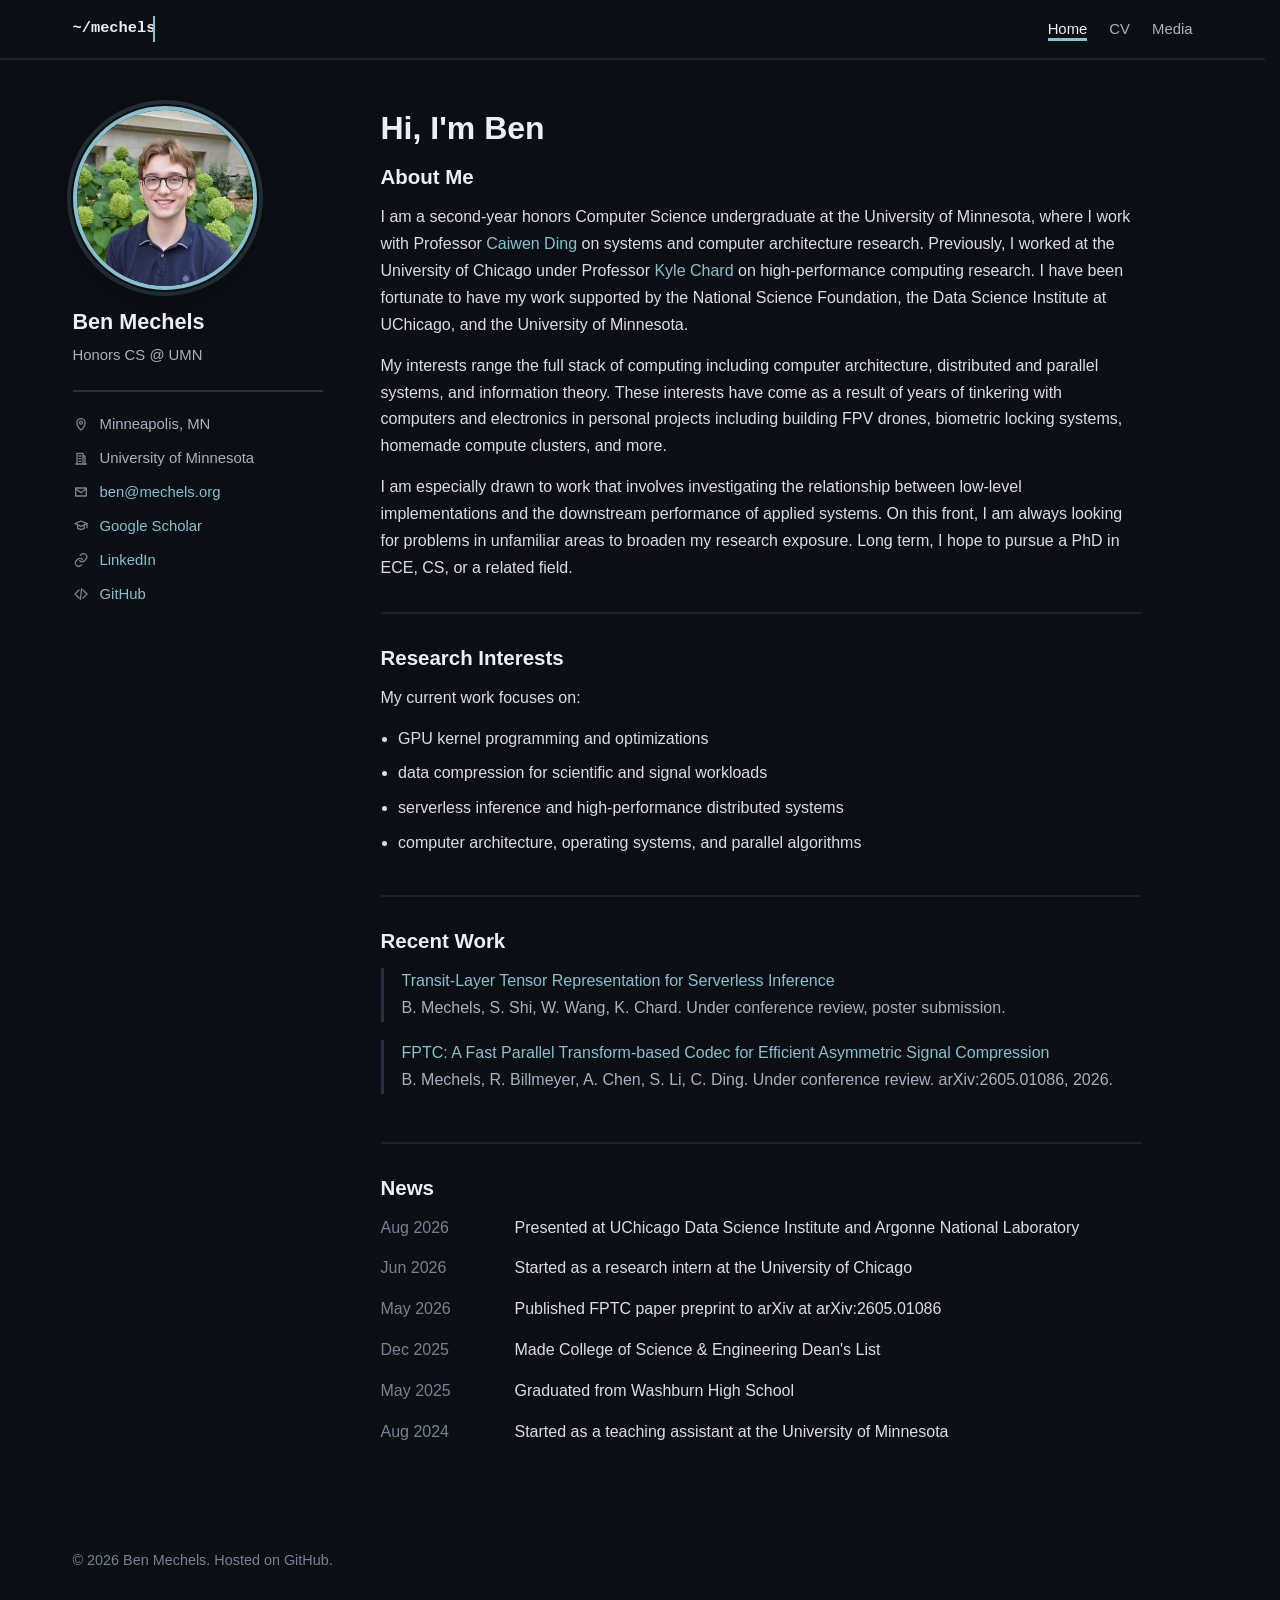
==== index.html @ a98aa1ea "Initial site snapshot" ====
<!doctype html>
<html lang="en">
  <head>
    <meta charset="utf-8">
    <meta name="viewport" content="width=device-width, initial-scale=1">
    <meta
      name="description"
      content="Academic website for Ben Mechels, an undergraduate researcher in computer systems at the University of Minnesota."
    >
    <title>Home | Ben Mechels Portfolio</title>
    <meta name="theme-color" content="#0b0f14">
    <link rel="icon" href="assets/favicon.svg?v=plain-centered-20260830" type="image/svg+xml">
    <link rel="stylesheet" href="styles.css?v=stable-layout-20260830">
  </head>
  <body>
    <header class="masthead">
      <nav class="masthead-inner" aria-label="Primary navigation">
        <a class="site-title" href="index.html" aria-label="Ben Mechels home">
          <span class="typed-path">~/mechels</span>
        </a>
        <div class="nav-links">
          <a class="active" href="index.html" aria-current="page">Home</a>
          <a href="cv.html">CV</a>
          <a href="media.html">Media</a>
        </div>
      </nav>
    </header>

    <div class="page">
      <aside class="author" aria-label="Author profile">
        <div class="author-image-frame">
          <picture>
            <source
              srcset="assets/headshot-368.webp 368w, assets/headshot-552.webp 552w, assets/headshot.webp 900w"
              sizes="(max-width: 540px) 92px, (max-width: 860px) 112px, 184px"
              type="image/webp">
            <img
              class="author-image"
              src="assets/headshot.jpg"
              srcset="assets/headshot-368.jpg 368w, assets/headshot-552.jpg 552w, assets/headshot.jpg 900w"
              sizes="(max-width: 540px) 92px, (max-width: 860px) 112px, 184px"
              width="900"
              height="900"
              alt="Ben Mechels"
              loading="eager"
              decoding="sync"
              fetchpriority="high">
          </picture>
        </div>
        <h1>Ben Mechels</h1>
        <p class="author-bio">
          Honors CS @ UMN
        </p>

        <ul class="author-links">
          <li>
            <svg class="profile-icon" aria-hidden="true"><use href="assets/icons.svg#location"></use></svg>
            <span>Minneapolis, MN</span>
          </li>
          <li>
            <svg class="profile-icon" aria-hidden="true"><use href="assets/icons.svg#building"></use></svg>
            <span>University of Minnesota</span>
          </li>
          <li>
            <svg class="profile-icon" aria-hidden="true"><use href="assets/icons.svg#mail"></use></svg>
            <a href="mailto:ben@mechels.org">ben@mechels.org</a>
          </li>
          <li>
            <svg class="profile-icon" aria-hidden="true"><use href="assets/icons.svg#scholar"></use></svg>
            <a href="https://scholar.google.com/citations?user=h_3D9X4AAAAJ&amp;hl=en&amp;oi=sra">Google Scholar</a>
          </li>
          <li>
            <svg class="profile-icon" aria-hidden="true"><use href="assets/icons.svg#link"></use></svg>
            <a href="https://www.linkedin.com/in/mechels">LinkedIn</a>
          </li>
          <li>
            <svg class="profile-icon" aria-hidden="true"><use href="assets/icons.svg#code"></use></svg>
            <a href="https://github.com/mechels">GitHub</a>
          </li>
        </ul>
      </aside>

      <main class="content">
        <section class="intro">
          <h2>Hi, I'm Ben</h2>
          <h3>About Me</h3>
          <p>
            I am a second-year honors Computer Science undergraduate at the
            University of Minnesota, where I work with Professor
            <a href="https://caiwending.github.io/">Caiwen Ding</a> on systems
            and computer architecture research. Previously, I worked at the
            University of Chicago under Professor
            <a href="https://computerscience.uchicago.edu/people/kyle-chard/">Kyle Chard</a>
            on high-performance computing research. I have been fortunate to
            have my work supported by the National Science Foundation, the Data
            Science Institute at UChicago, and the University of Minnesota.
          </p>
          <p>
            My interests range the full stack of computing including computer
            architecture, distributed and parallel systems, and information
            theory. These interests have come as a result of years of tinkering
            with computers and electronics in personal projects including
            building FPV drones, biometric locking systems, homemade compute
            clusters, and more.
          </p>
          <p>
            I am especially drawn to work that involves investigating the
            relationship between low-level implementations and the downstream
            performance of applied systems. On this front, I am always looking
            for problems in unfamiliar areas to broaden my research exposure.
            Long term, I hope to pursue a PhD in ECE, CS, or a related field.
          </p>
        </section>

        <section>
          <h3>Research Interests</h3>
          <p>My current work focuses on:</p>
          <ul>
            <li>GPU kernel programming and optimizations</li>
            <li>data compression for scientific and signal workloads</li>
            <li>serverless inference and high-performance distributed systems</li>
            <li>computer architecture, operating systems, and parallel algorithms</li>
          </ul>
        </section>

        <section id="publications">
          <h3>Recent Work</h3>
          <ul class="publication-list">
            <li>
              <a href="#">
                Transit-Layer Tensor Representation for Serverless Inference
              </a>
              <br>
              <span>
                B. Mechels, S. Shi, W. Wang, K. Chard. Under conference review,
                poster submission.
              </span>
            </li>
            <li>
              <a href="https://arxiv.org/abs/2605.01086">
                FPTC: A Fast Parallel Transform-based Codec for Efficient
                Asymmetric Signal Compression
              </a>
              <br>
              <span>
                B. Mechels, R. Billmeyer, A. Chen, S. Li, C. Ding. Under
                conference review. arXiv:2605.01086, 2026.
              </span>
            </li>
          </ul>
        </section>

        <section>
          <h3>News</h3>
          <dl class="news-list">
            <div>
              <dt>Aug 2026</dt>
              <dd>Presented at UChicago Data Science Institute and Argonne National Laboratory</dd>
            </div>
            <div>
              <dt>Jun 2026</dt>
              <dd>Started as a research intern at the University of Chicago</dd>
            </div>
            <div>
              <dt>May 2026</dt>
              <dd>Published FPTC paper preprint to arXiv at arXiv:2605.01086</dd>
            </div>
            <div>
              <dt>Dec 2025</dt>
              <dd>Made College of Science &amp; Engineering Dean's List</dd>
            </div>
            <div>
              <dt>May 2025</dt>
              <dd>Graduated from Washburn High School</dd>
            </div>
            <div>
              <dt>Aug 2024</dt>
              <dd>Started as a teaching assistant at the University of Minnesota</dd>
            </div>
          </dl>
        </section>
      </main>
    </div>

    <footer class="footer">
      <p>&copy; 2026 Ben Mechels. Hosted on GitHub.</p>
    </footer>
  </body>
</html>
---- styles.css ----
:root {
  color-scheme: only dark;
  --bg: #0b0f14;
  --bg-lift: #10161d;
  --panel: #141b23;
  --text: #d8dee9;
  --heading: #eceff4;
  --muted: #a7b1c2;
  --faint: #768294;
  --line: #26313f;
  --line-soft: #1a222d;
  --link: #88c0d0;
  --link-hover: #b7d7e2;
  --separator-width: 2px;
  --active-underline-width: 3px;

  /*
    Headshot crop controls:
    - frame size changes the displayed diameter of the circular image.
    - image crop coordinates live in scripts/crop_headshot.py.
    - ring-width and ring-color control the circular outline.
  */
  --headshot-frame-size: 184px;
  --headshot-mobile-size: 112px;
  --headshot-phone-size: 92px;
  --headshot-ring-width: 4px;
  --headshot-ring-color: #88c0d0;
}

* {
  box-sizing: border-box;
}

html {
  min-height: 100%;
  background: var(--bg);
  color-scheme: only dark;
  overflow-y: scroll;
  scrollbar-gutter: stable;
  scrollbar-color: #344154 #0b0f14;
}

body {
  min-height: 100%;
  margin: 0;
  background: var(--bg);
  color: var(--text);
  font-family: -apple-system, BlinkMacSystemFont, "Segoe UI", Roboto, Helvetica, Arial, sans-serif;
  font-size: 16px;
  line-height: 1.68;
}

a {
  color: var(--link);
  text-decoration: none;
}

a:hover,
a:focus {
  color: var(--link-hover);
  text-decoration: underline;
  text-underline-offset: 3px;
}

code {
  padding: 0.08rem 0.28rem;
  border: 1px solid var(--line);
  border-radius: 4px;
  background: var(--bg-lift);
  color: var(--heading);
  font-size: 0.92em;
}

.masthead {
  background: #0b0f14;
  border-bottom: var(--separator-width) solid var(--line-soft);
}

.masthead-inner {
  width: min(1120px, calc(100% - 36px));
  min-height: 58px;
  display: flex;
  align-items: center;
  justify-content: space-between;
  gap: 24px;
  margin: 0 auto;
}

.site-title {
  display: inline-flex;
  align-items: center;
  min-width: 10.8ch;
  color: var(--heading);
  font-family: ui-monospace, "SFMono-Regular", "SF Mono", Consolas, "Liberation Mono", Menlo, monospace;
  font-size: 0.96rem;
  font-weight: 700;
}

.site-title:hover,
.site-title:focus {
  color: var(--heading);
  text-decoration: none;
}

.typed-path {
  width: 9ch;
  display: inline-block;
  overflow: hidden;
  border-right: 2px solid var(--link);
  color: var(--heading);
  white-space: nowrap;
  animation:
    type-path 14s steps(9, end) infinite,
    blink-cursor 900ms steps(1, end) infinite;
}

@keyframes type-path {
  0%,
  7% {
    width: 0;
  }

  20%,
  82% {
    width: 9ch;
  }

  92%,
  100% {
    width: 0;
  }
}

@keyframes blink-cursor {
  0%,
  49% {
    border-color: var(--link);
  }

  50%,
  100% {
    border-color: transparent;
  }
}

.nav-links {
  display: flex;
  align-items: center;
  flex-wrap: wrap;
  gap: 22px;
  font-size: 0.93rem;
}

.nav-links a {
  color: var(--muted);
}

.nav-links a:hover,
.nav-links a:focus,
.nav-links a.active {
  color: var(--heading);
  text-decoration: none;
}

.nav-links a.active {
  box-shadow: inset 0 calc(-1 * var(--active-underline-width)) 0 var(--link);
}

.page {
  width: min(1120px, calc(100% - 36px));
  display: grid;
  grid-template-columns: 250px minmax(0, 760px);
  gap: 58px;
  margin: 0 auto;
  padding: 46px 0 42px;
}

.author {
  position: sticky;
  top: 34px;
  align-self: start;
  color: var(--muted);
  font-size: 0.93rem;
}

.author-image-frame {
  width: var(--headshot-frame-size);
  height: var(--headshot-frame-size);
  overflow: hidden;
  border: var(--headshot-ring-width) solid var(--headshot-ring-color);
  border-radius: 50%;
  background: var(--panel);
  box-shadow:
    0 0 0 2px var(--bg),
    0 0 0 calc(var(--headshot-ring-width) + 2px) rgba(136, 192, 208, 0.18),
    0 14px 36px rgba(0, 0, 0, 0.28);
}

.author-image-frame picture {
  display: block;
  width: 100%;
  height: 100%;
}

.author-image {
  width: 100%;
  height: 100%;
  display: block;
  image-orientation: from-image;
  object-fit: cover;
}

.author h1 {
  margin: 19px 0 7px;
  color: var(--heading);
  font-size: 1.35rem;
  line-height: 1.25;
}

.author-bio {
  max-width: 220px;
  margin: 0;
}

.author-links {
  display: grid;
  gap: 9px;
  margin: 22px 0 0;
  padding: 20px 0 0;
  border-top: var(--separator-width) solid var(--line);
  list-style: none;
}

.author-links li {
  display: grid;
  grid-template-columns: 18px minmax(0, 1fr);
  gap: 9px;
  align-items: center;
  margin: 0;
}

.profile-icon {
  width: 16px;
  height: 16px;
  color: var(--faint);
  fill: none;
  stroke: currentColor;
  stroke-linecap: round;
  stroke-linejoin: round;
  stroke-width: 2;
}

.content {
  min-width: 0;
}

section {
  padding-bottom: 30px;
  margin-bottom: 30px;
  border-bottom: var(--separator-width) solid var(--line-soft);
}

section:last-child {
  border-bottom: 0;
}

.intro {
  padding-top: 1px;
}

.media-intro {
  margin-bottom: 14px;
  padding-bottom: 10px;
  border-bottom: 0;
}

h2,
h3 {
  margin: 0 0 14px;
  color: var(--heading);
  line-height: 1.32;
}

h2 {
  font-size: 2rem;
  font-weight: 700;
}

h3 {
  font-size: 1.28rem;
  font-weight: 650;
}

p {
  margin: 0 0 14px;
}

p:last-child {
  margin-bottom: 0;
}

ul {
  margin: 0 0 0 1.1rem;
  padding: 0;
}

li {
  margin: 0 0 8px;
}

strong {
  color: var(--heading);
}

.publication-list {
  margin-left: 0;
  list-style: none;
}

.publication-list li {
  margin-bottom: 18px;
  padding-left: 18px;
  border-left: 3px solid var(--line);
}

.publication-list span {
  color: var(--muted);
}

.news-list,
.cv-list,
.details-list {
  display: grid;
  gap: 14px;
  margin: 0;
}

.news-list div,
.cv-list div,
.details-list div {
  display: grid;
  grid-template-columns: 116px minmax(0, 1fr);
  gap: 18px;
}

dt {
  color: var(--faint);
}

dd {
  margin: 0;
}

.cv-actions {
  display: flex;
  flex-wrap: wrap;
  gap: 0.45rem;
  margin-top: 4px;
  color: var(--faint);
}

.cv-document {
  display: grid;
  gap: 20px;
  padding-bottom: 0;
  border-bottom: 0;
}

.cv-page {
  width: 100%;
  height: auto;
  display: block;
  border-radius: 0;
  background: #ffffff;
  box-shadow:
    0 0 0 1px rgba(216, 222, 233, 0.12),
    0 16px 44px rgba(0, 0, 0, 0.30);
}

.video-frame {
  width: 100%;
  aspect-ratio: 1832 / 948;
  overflow: hidden;
  border: 1px solid var(--line);
  border-radius: 6px;
  background: var(--panel);
}

.video-frame iframe,
.video-player {
  width: 100%;
  height: 100%;
  display: block;
  border: 0;
  background: #000000;
}

.caption {
  margin-top: 14px;
  color: var(--muted);
}

.media-index {
  display: grid;
}

.media-link {
  display: grid;
  grid-template-columns: 116px minmax(0, 1fr);
  gap: 18px;
  padding: 16px 0;
  border-top: var(--separator-width) solid var(--line-soft);
  border-bottom: var(--separator-width) solid var(--line-soft);
  color: var(--text);
}

.media-link + .media-link {
  border-top: 0;
}

.media-link:hover,
.media-link:focus {
  color: var(--text);
  text-decoration: none;
}

.media-link:hover .media-link-title,
.media-link:focus .media-link-title {
  color: var(--link-hover);
  text-decoration: underline;
  text-underline-offset: 3px;
}

.media-link-date {
  color: var(--faint);
}

.media-link-body {
  min-width: 0;
}

.media-link-title,
.media-link-meta {
  display: block;
}

.media-link-title {
  color: var(--heading);
  font-weight: 650;
}

.media-link-meta {
  color: var(--muted);
}

.single-page {
  width: min(1120px, calc(100% - 36px));
  margin: 0 auto;
  padding: 40px 0 42px;
}

.talk-page {
  max-width: 1120px;
}

.talk-hero h2 {
  max-width: none;
  margin-bottom: 22px;
  font-size: 1.82rem;
}

.breadcrumb {
  color: var(--muted);
}

.breadcrumb {
  margin-bottom: 12px;
  font-size: 0.92rem;
}

.video-frame-large {
  border-radius: 4px;
  box-shadow:
    0 0 0 1px rgba(216, 222, 233, 0.08),
    0 18px 52px rgba(0, 0, 0, 0.35);
}

.footer {
  width: min(1120px, calc(100% - 36px));
  margin: 0 auto;
  padding: 0 0 40px;
  color: var(--faint);
  font-size: 0.9rem;
}

@media (min-width: 1020px) {
  .talk-hero h2 {
    white-space: nowrap;
  }
}

@media (max-width: 860px) {
  .masthead-inner {
    align-items: flex-start;
    flex-direction: column;
    gap: 10px;
    padding: 14px 0;
  }

  .nav-links {
    gap: 14px;
  }

  .page {
    grid-template-columns: 1fr;
    gap: 34px;
    padding-top: 30px;
  }

  .author {
    position: static;
    display: grid;
    grid-template-columns: 112px minmax(0, 1fr);
    gap: 0 18px;
    align-items: center;
  }

  .author-image-frame {
    width: var(--headshot-mobile-size);
    height: var(--headshot-mobile-size);
    grid-row: span 3;
  }

  .author h1 {
    margin-top: 0;
  }

  .author-bio {
    max-width: none;
  }

  .author-links {
    grid-column: 1 / -1;
    grid-template-columns: repeat(2, minmax(0, 1fr));
    margin-top: 18px;
  }

}

@media (max-width: 540px) {
  body {
    font-size: 15px;
  }

  .masthead-inner,
  .page,
  .footer {
    width: min(100% - 28px, 1120px);
  }

  .nav-links {
    width: 100%;
    justify-content: space-between;
    gap: 8px;
  }

  .author {
    grid-template-columns: 92px minmax(0, 1fr);
    gap: 0 16px;
  }

  .author-image-frame {
    width: var(--headshot-phone-size);
    height: var(--headshot-phone-size);
  }

  .author-links {
    grid-template-columns: 1fr;
  }

  .media-link,
  .news-list div,
  .cv-list div,
  .details-list div {
    grid-template-columns: 1fr;
    gap: 2px;
  }

  h2 {
    font-size: 1.7rem;
  }

  .talk-hero h2 {
    font-size: 1.7rem;
    white-space: normal;
  }
}

@media (prefers-reduced-motion: reduce) {
  .typed-path {
    width: auto;
    animation: none;
  }
}

@media (prefers-color-scheme: light) {
  :root {
    color-scheme: only dark;
  }

  html,
  body,
  .masthead {
    background: var(--bg);
    color: var(--text);
  }
}
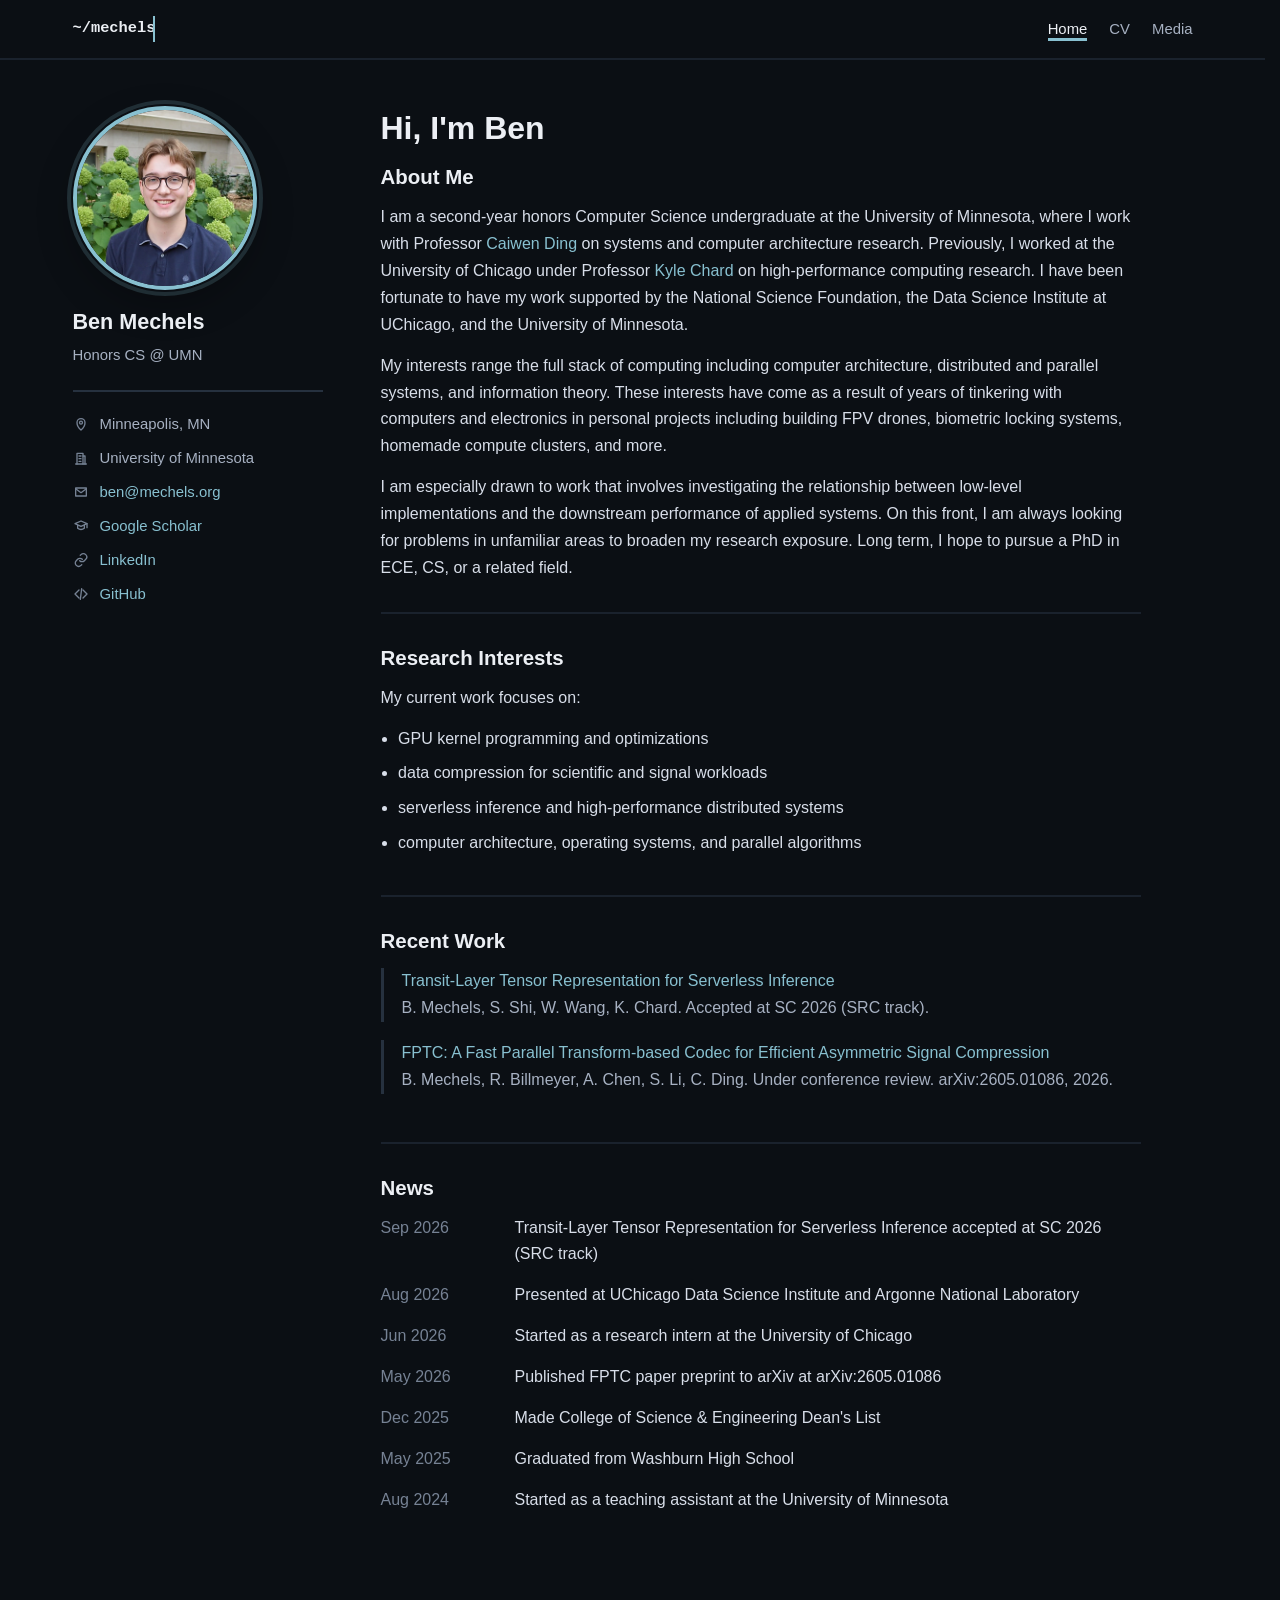
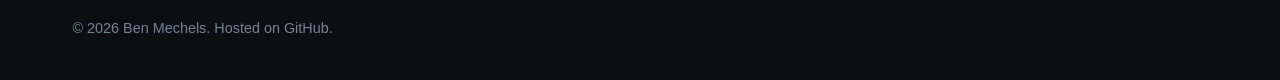
==== commit 1680647a: "Update CV and announce SC 2026 SRC acceptance" ====
--- a/index.html
+++ b/index.html
@@ -5,7 +5,7 @@
     <meta name="viewport" content="width=device-width, initial-scale=1">
     <meta
       name="description"
-      content="Academic website for Ben Mechels, an undergraduate researcher in computer systems at the University of Minnesota."
+      content="Ben Mechels Portfolio and CV. Honors CS @ UMN."
     >
     <title>Home | Ben Mechels Portfolio</title>
     <meta name="theme-color" content="#0b0f14">
@@ -132,8 +132,8 @@
               </a>
               <br>
               <span>
-                B. Mechels, S. Shi, W. Wang, K. Chard. Under conference review,
-                poster submission.
+                B. Mechels, S. Shi, W. Wang, K. Chard. Accepted at
+                SC 2026 (SRC track).
               </span>
             </li>
             <li>
@@ -153,6 +153,10 @@
         <section>
           <h3>News</h3>
           <dl class="news-list">
+            <div>
+              <dt>Sep 2026</dt>
+              <dd>Transit-Layer Tensor Representation for Serverless Inference accepted at SC 2026 (SRC track)</dd>
+            </div>
             <div>
               <dt>Aug 2026</dt>
               <dd>Presented at UChicago Data Science Institute and Argonne National Laboratory</dd>
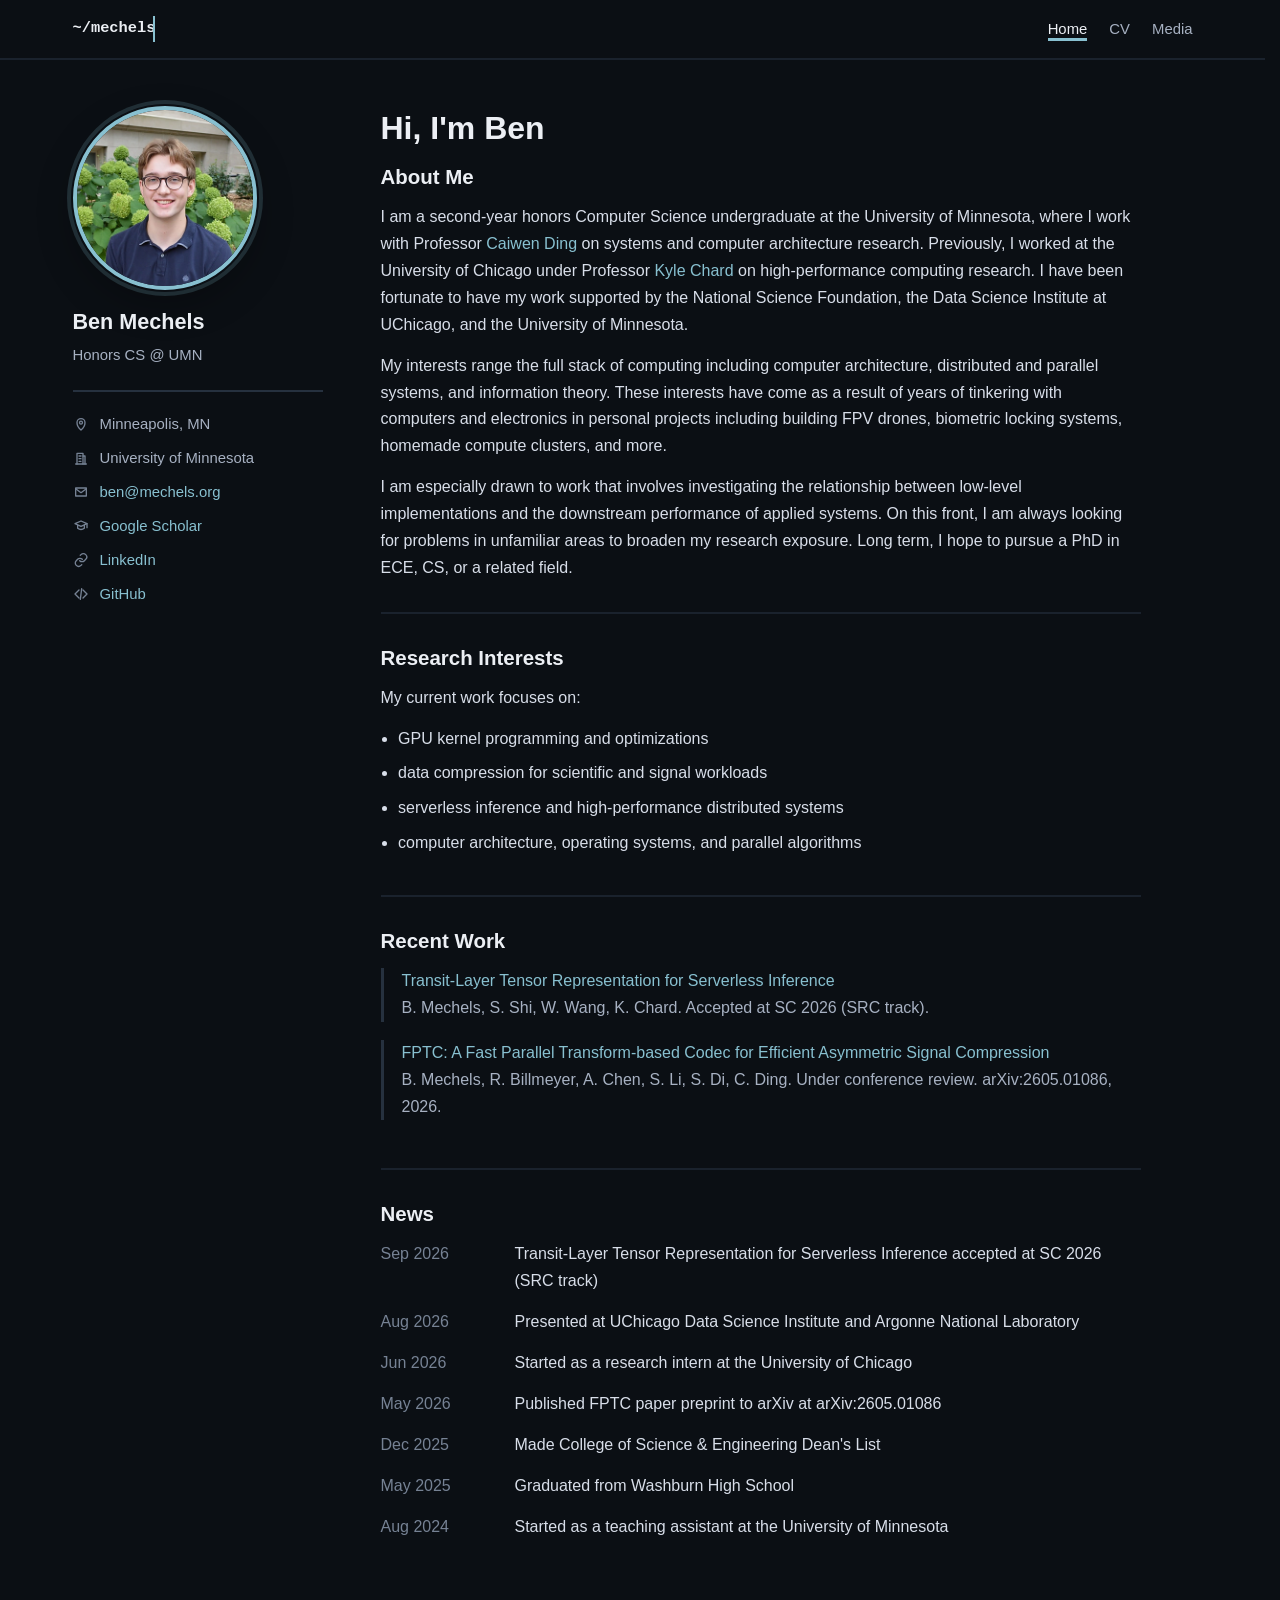
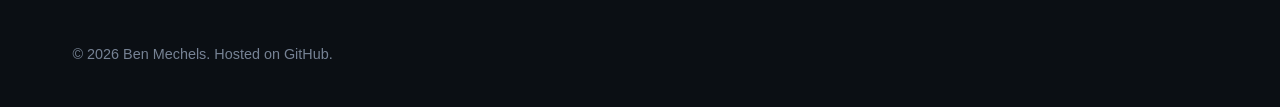
==== commit a470be5f: "Add S. Di to FPTC authors" ====
--- a/index.html
+++ b/index.html
@@ -143,7 +143,7 @@
               </a>
               <br>
               <span>
-                B. Mechels, R. Billmeyer, A. Chen, S. Li, C. Ding. Under
+                B. Mechels, R. Billmeyer, A. Chen, S. Li, S. Di, C. Ding. Under
                 conference review. arXiv:2605.01086, 2026.
               </span>
             </li>
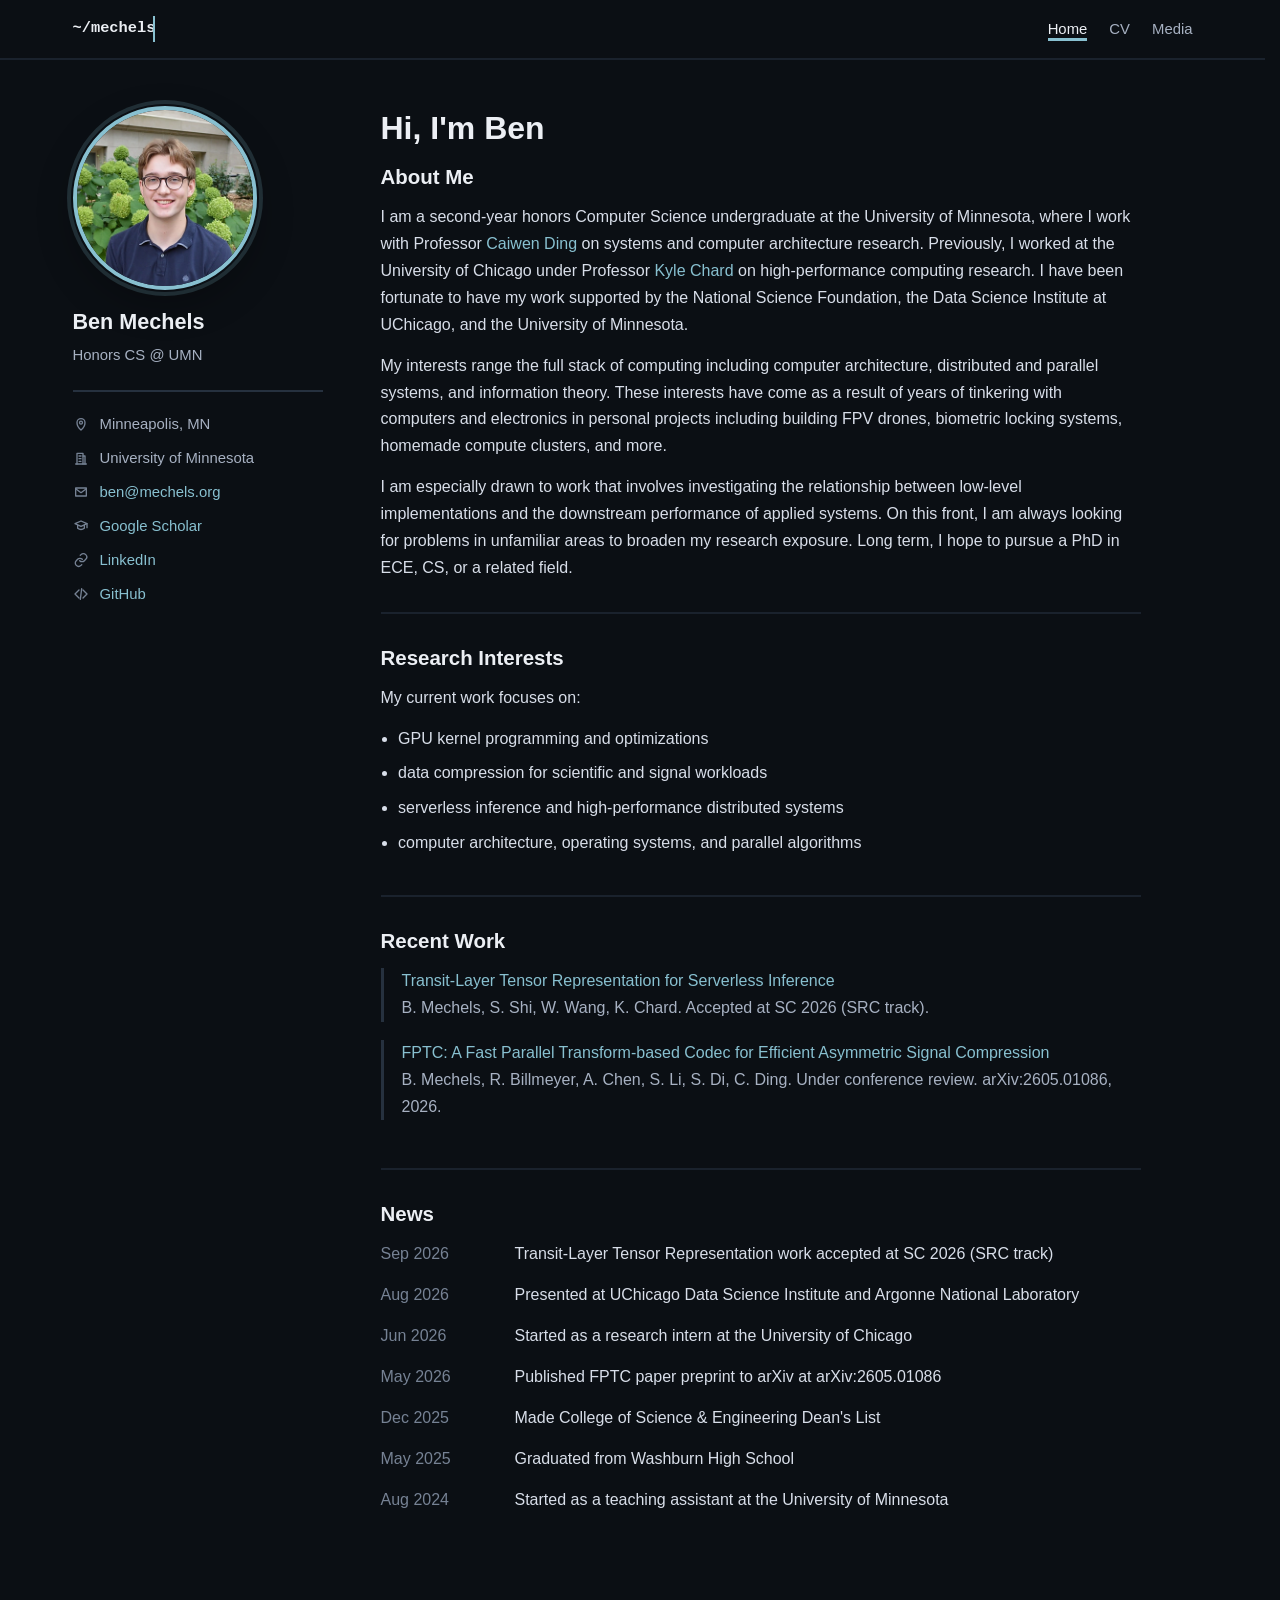
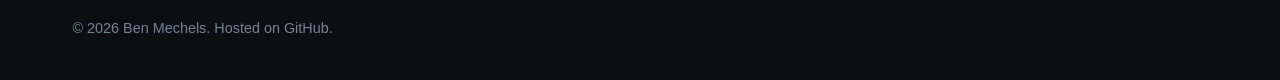
==== commit 52e947c4: "format update" ====
--- a/index.html
+++ b/index.html
@@ -155,7 +155,7 @@
           <dl class="news-list">
             <div>
               <dt>Sep 2026</dt>
-              <dd>Transit-Layer Tensor Representation for Serverless Inference accepted at SC 2026 (SRC track)</dd>
+              <dd>Transit-Layer Tensor Representation work accepted at SC 2026 (SRC track)</dd>
             </div>
             <div>
               <dt>Aug 2026</dt>
